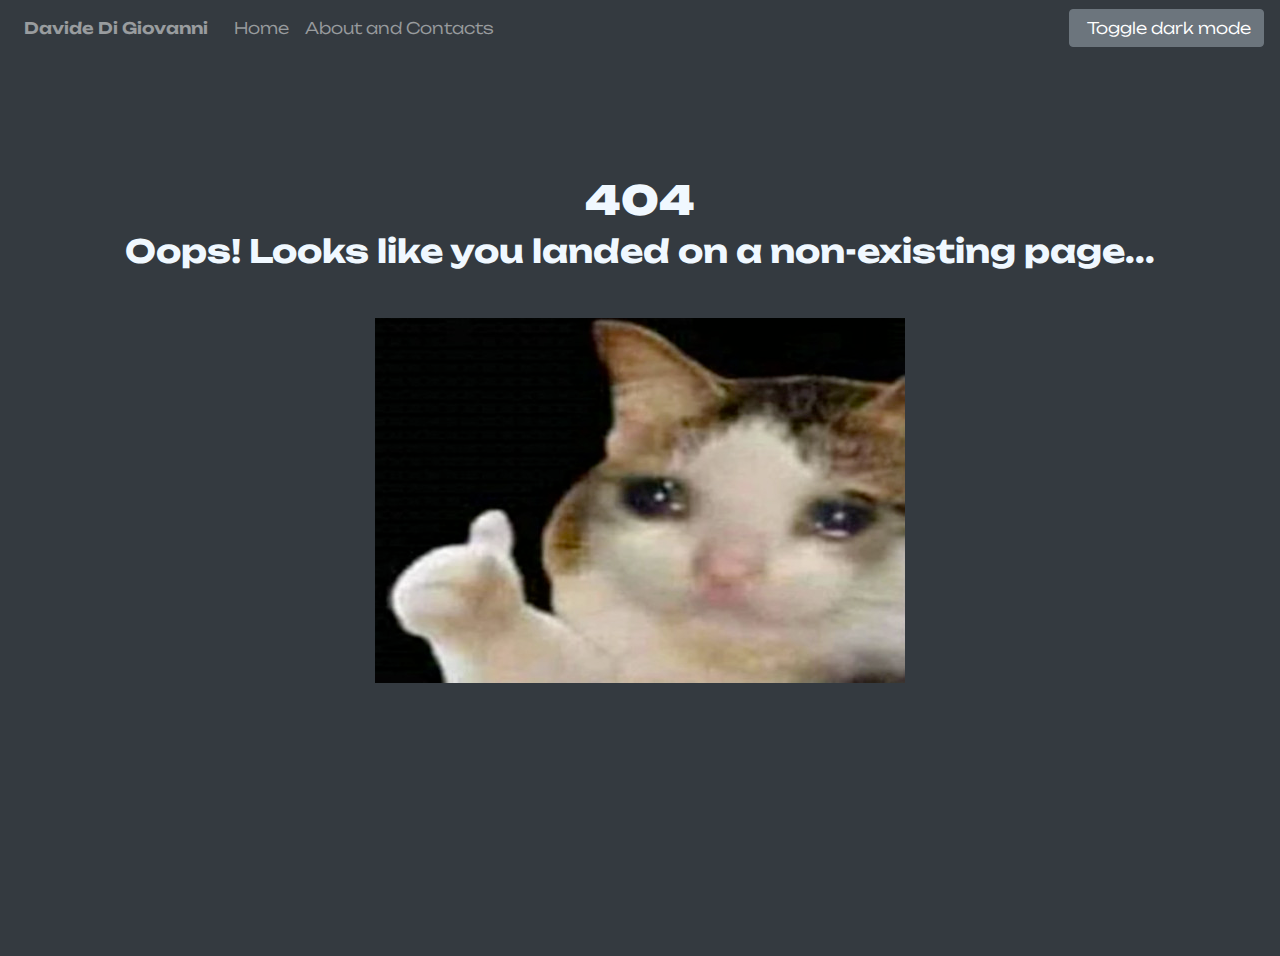
==== index.html @ 3851a03d "Move build artifacts to deploy repo" ====
<!doctype html><html lang="en" style="height:100%"><head><meta charset="utf-8"/><link rel="preconnect" href="https://fonts.googleapis.com"><link rel="preconnect" href="https://fonts.gstatic.com" crossorigin><link href="https://fonts.googleapis.com/css2?family=Unbounded:wght@400;900&display=swap" rel="stylesheet"><style>@import url(https://fonts.googleapis.com/css2?family=Unbounded:wght@400;900&display=swap);</style><link rel="stylesheet" href="https://stackpath.bootstrapcdn.com/bootstrap/4.5.2/css/bootstrap.min.css" integrity="sha384-JcKb8q3iqJ61gNV9KGb8thSsNjpSL0n8PARn9HuZOnIxN0hoP+VmmDGMN5t9UJ0Z" crossorigin="anonymous"><link rel="stylesheet" href="https://use.fontawesome.com/releases/v5.15.1/css/all.css" integrity="sha384-vp86vTRFVJgpjF9jiIGPEEqYqlDwgyBgEF109VFjmqGmIY/Y4HV4d3Gp2irVfcrp" crossorigin="anonymous"><link rel="icon" href="/favicon.ico"/><meta name="viewport" content="width=device-width,initial-scale=1"/><meta name="theme-color" content="#000000"/><meta name="description" content="Web site created using create-react-app"/><link rel="apple-touch-icon" href="/logo192.png"/><link rel="manifest" href="/manifest.json"/><title>Davide Di Giovanni</title><script defer="defer" src="/static/js/main.6ba14913.js"></script><link href="/static/css/main.759d8408.css" rel="stylesheet"></head><body><noscript>You need to enable JavaScript to run this app.</noscript><script>console.log("%cWhat are you looking for here? :) ","color:red;font-size:26px")</script><div id="root"></div></body></html>
---- static/css/main.759d8408.css ----
.spacer-left{padding-left:5px}.border{border:2px dashed blue}.mr-0{margin-right:0}.ml-auto{margin-left:auto}.d-block{display:block;font-weight:500}.logo{font-weight:600}*{font-family:Unbounded,sans-serif;font-weight:300}.background-dark{background-color:#343a40}.background-light{background-color:#f8f9fa}.welcometext{font-weight:900;margin-top:0}.customCard{margin:0 auto;padding-top:20px;width:1200px}.image{width:200px}.homecontents{height:100vh;padding:20px;width:100%}.welcometext{font-size:96;font-weight:700}.error,.welcometext{color:#f0f8ff;text-align:center}.error{font-size:150;font-weight:900;padding-top:100px}.my-page{left:50%;padding:40px 0;position:absolute;top:50%;-webkit-transform:translate(-50%,-50%);transform:translate(-50%,-50%)}.my-page-photo{border-radius:50%;height:auto;object-fit:cover;width:100%}.my-page-title{font-size:32px;font-weight:700;margin-bottom:10px}.my-page-subtitle{font-size:24px;font-weight:400;margin-bottom:20px}.my-page-description{font-size:16px;line-height:1.5}
/*# sourceMappingURL=main.759d8408.css.map*/
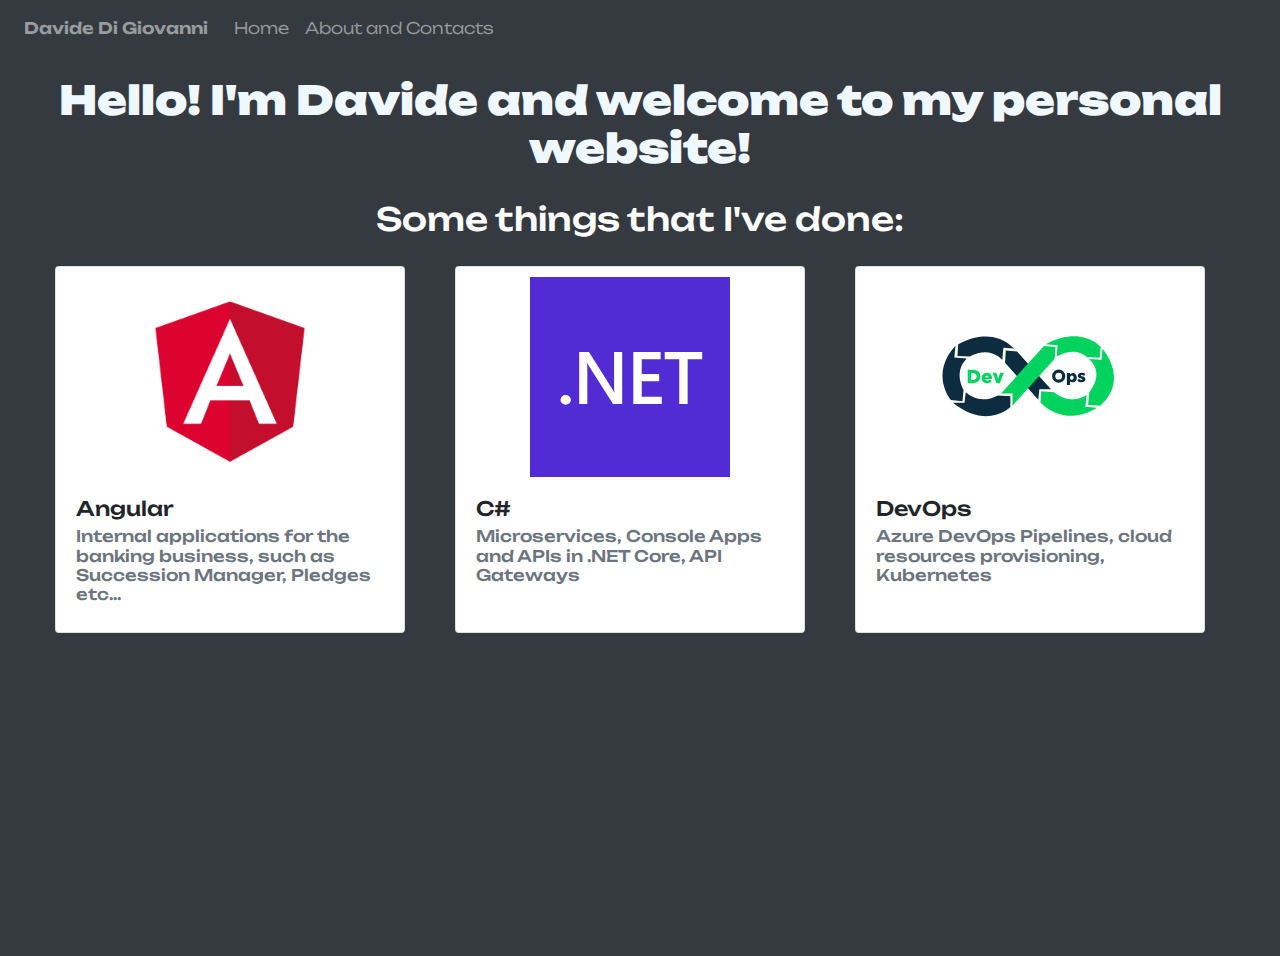
==== commit c998bd6f: "Move build artifacts to deploy repo" ====
--- a/index.html
+++ b/index.html
@@ -1 +1 @@
-<!doctype html><html lang="en" style="height:100%"><head><meta charset="utf-8"/><link rel="preconnect" href="https://fonts.googleapis.com"><link rel="preconnect" href="https://fonts.gstatic.com" crossorigin><link href="https://fonts.googleapis.com/css2?family=Unbounded:wght@400;900&display=swap" rel="stylesheet"><style>@import url(https://fonts.googleapis.com/css2?family=Unbounded:wght@400;900&display=swap);</style><link rel="stylesheet" href="https://stackpath.bootstrapcdn.com/bootstrap/4.5.2/css/bootstrap.min.css" integrity="sha384-JcKb8q3iqJ61gNV9KGb8thSsNjpSL0n8PARn9HuZOnIxN0hoP+VmmDGMN5t9UJ0Z" crossorigin="anonymous"><link rel="stylesheet" href="https://use.fontawesome.com/releases/v5.15.1/css/all.css" integrity="sha384-vp86vTRFVJgpjF9jiIGPEEqYqlDwgyBgEF109VFjmqGmIY/Y4HV4d3Gp2irVfcrp" crossorigin="anonymous"><link rel="icon" href="/favicon.ico"/><meta name="viewport" content="width=device-width,initial-scale=1"/><meta name="theme-color" content="#000000"/><meta name="description" content="Web site created using create-react-app"/><link rel="apple-touch-icon" href="/logo192.png"/><link rel="manifest" href="/manifest.json"/><title>Davide Di Giovanni</title><script defer="defer" src="/static/js/main.6ba14913.js"></script><link href="/static/css/main.759d8408.css" rel="stylesheet"></head><body><noscript>You need to enable JavaScript to run this app.</noscript><script>console.log("%cWhat are you looking for here? :) ","color:red;font-size:26px")</script><div id="root"></div></body></html>+<!doctype html><html lang="en" style="height:100%"><head><meta charset="utf-8"/><link rel="preconnect" href="https://fonts.googleapis.com"><link rel="preconnect" href="https://fonts.gstatic.com" crossorigin><link href="https://fonts.googleapis.com/css2?family=Unbounded:wght@400;900&display=swap" rel="stylesheet"><style>@import url(https://fonts.googleapis.com/css2?family=Unbounded:wght@400;900&display=swap);</style><link rel="stylesheet" href="https://stackpath.bootstrapcdn.com/bootstrap/4.5.2/css/bootstrap.min.css" integrity="sha384-JcKb8q3iqJ61gNV9KGb8thSsNjpSL0n8PARn9HuZOnIxN0hoP+VmmDGMN5t9UJ0Z" crossorigin="anonymous"><link rel="stylesheet" href="https://use.fontawesome.com/releases/v5.15.1/css/all.css" integrity="sha384-vp86vTRFVJgpjF9jiIGPEEqYqlDwgyBgEF109VFjmqGmIY/Y4HV4d3Gp2irVfcrp" crossorigin="anonymous"><link rel="icon" href="/favicon.ico"/><meta name="viewport" content="width=device-width,initial-scale=1"/><meta name="theme-color" content="#000000"/><meta name="description" content="Web site created using create-react-app"/><link rel="apple-touch-icon" href="/logo192.png"/><link rel="manifest" href="/manifest.json"/><title>Davide Di Giovanni</title><script defer="defer" src="/static/js/main.4da743a6.js"></script><link href="/static/css/main.eadb71ee.css" rel="stylesheet"></head><body><noscript>You need to enable JavaScript to run this app.</noscript><script>console.log("%cWhat are you looking for here? :) ","color:red;font-size:26px")</script><div id="root"></div></body></html>--- a/static/css/main.eadb71ee.css
+++ b/static/css/main.eadb71ee.css
@@ -0,0 +1,2 @@
+.my-page{left:50%;padding:40px 0;position:absolute;top:50%;-webkit-transform:translate(-50%,-50%);transform:translate(-50%,-50%)}.my-page-photo{border-radius:50%;height:auto;object-fit:cover;width:100%}.my-page-title{font-size:32px;font-weight:700;margin-bottom:10px}.my-page-subtitle{font-size:24px;font-weight:400;margin-bottom:20px}.my-page-description{font-size:16px;line-height:1.5}.background-dark{background-color:#343a40}.background-light{background-color:#f8f9fa}.imagecss{height:200px;margin-top:10px;width:200px}.card,.card-img-container{align-items:center;display:flex;justify-content:center}.card{flex-direction:column;height:100%;width:350px}.homecontents{height:100vh;padding:20px;width:100%}.welcometext{color:#f0f8ff;font-size:96;font-weight:900;margin-top:0;text-align:center}.customCard{margin:0 auto;padding-top:20px;width:1200px}.spacer-left{padding-left:5px}.border{border:2px dashed blue}.mr-0{margin-right:0}.ml-auto{margin-left:auto}.d-block{display:block;font-weight:500}.logo{font-weight:600}*{font-family:Unbounded,sans-serif;font-weight:300}
+/*# sourceMappingURL=main.eadb71ee.css.map*/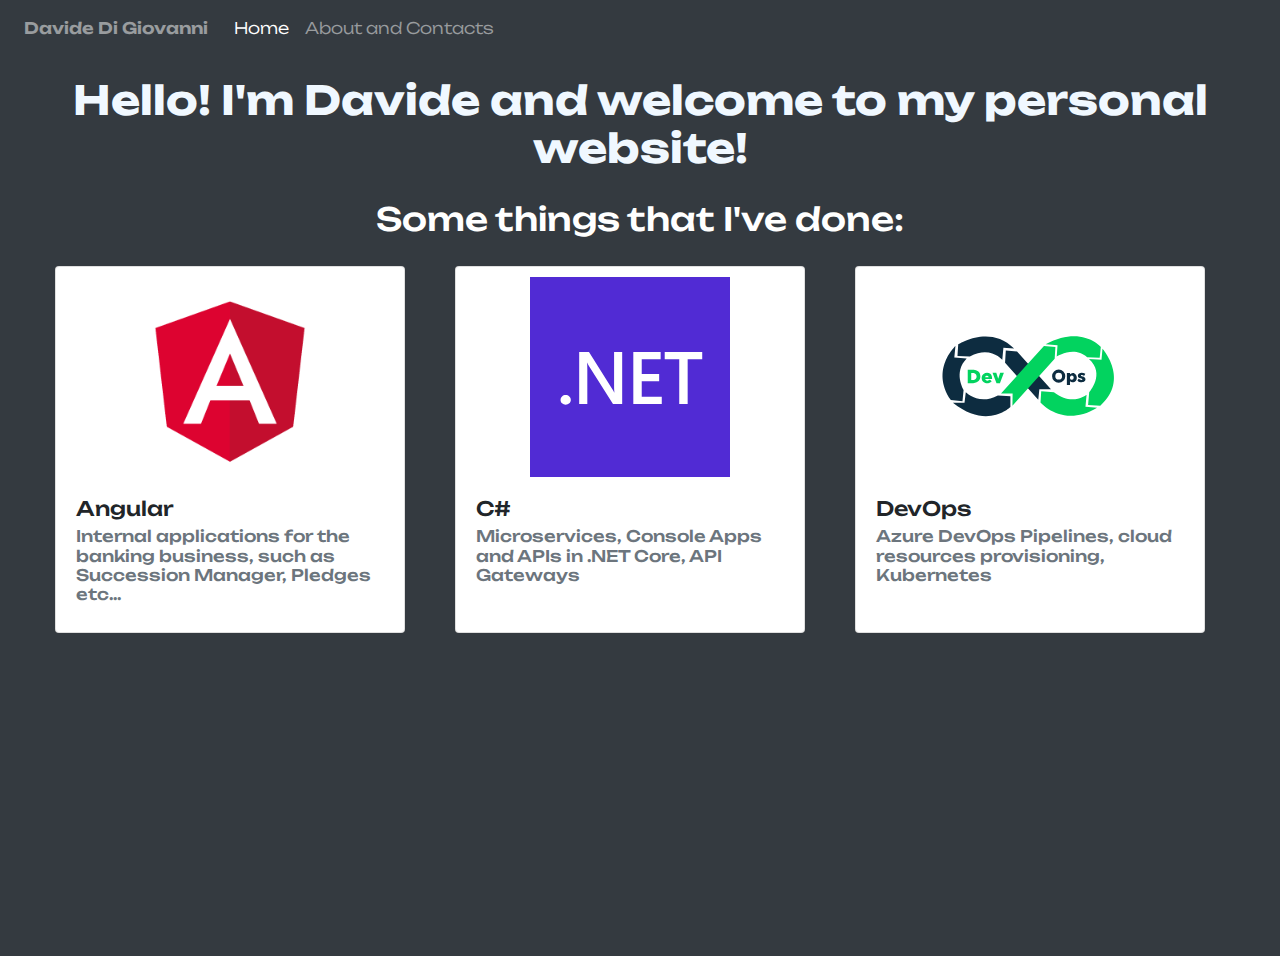
==== commit 7d05d304: "Move build artifacts to deploy repo" ====
--- a/index.html
+++ b/index.html
@@ -1 +1 @@
-<!doctype html><html lang="en" style="height:100%"><head><meta charset="utf-8"/><link rel="preconnect" href="https://fonts.googleapis.com"><link rel="preconnect" href="https://fonts.gstatic.com" crossorigin><link href="https://fonts.googleapis.com/css2?family=Unbounded:wght@400;900&display=swap" rel="stylesheet"><style>@import url(https://fonts.googleapis.com/css2?family=Unbounded:wght@400;900&display=swap);</style><link rel="stylesheet" href="https://stackpath.bootstrapcdn.com/bootstrap/4.5.2/css/bootstrap.min.css" integrity="sha384-JcKb8q3iqJ61gNV9KGb8thSsNjpSL0n8PARn9HuZOnIxN0hoP+VmmDGMN5t9UJ0Z" crossorigin="anonymous"><link rel="stylesheet" href="https://use.fontawesome.com/releases/v5.15.1/css/all.css" integrity="sha384-vp86vTRFVJgpjF9jiIGPEEqYqlDwgyBgEF109VFjmqGmIY/Y4HV4d3Gp2irVfcrp" crossorigin="anonymous"><link rel="icon" href="/favicon.ico"/><meta name="viewport" content="width=device-width,initial-scale=1"/><meta name="theme-color" content="#000000"/><meta name="description" content="Web site created using create-react-app"/><link rel="apple-touch-icon" href="/logo192.png"/><link rel="manifest" href="/manifest.json"/><title>Davide Di Giovanni</title><script defer="defer" src="/static/js/main.4da743a6.js"></script><link href="/static/css/main.eadb71ee.css" rel="stylesheet"></head><body><noscript>You need to enable JavaScript to run this app.</noscript><script>console.log("%cWhat are you looking for here? :) ","color:red;font-size:26px")</script><div id="root"></div></body></html>+<!doctype html><html lang="en" style="height:100%"><head><meta charset="utf-8"/><link rel="preconnect" href="https://fonts.googleapis.com"><link rel="preconnect" href="https://fonts.gstatic.com" crossorigin><link href="https://fonts.googleapis.com/css2?family=Unbounded:wght@400;900&display=swap" rel="stylesheet"><style>@import url(https://fonts.googleapis.com/css2?family=Unbounded:wght@400;900&display=swap);</style><link rel="stylesheet" href="https://stackpath.bootstrapcdn.com/bootstrap/4.5.2/css/bootstrap.min.css" integrity="sha384-JcKb8q3iqJ61gNV9KGb8thSsNjpSL0n8PARn9HuZOnIxN0hoP+VmmDGMN5t9UJ0Z" crossorigin="anonymous"><link rel="stylesheet" href="https://use.fontawesome.com/releases/v5.15.1/css/all.css" integrity="sha384-vp86vTRFVJgpjF9jiIGPEEqYqlDwgyBgEF109VFjmqGmIY/Y4HV4d3Gp2irVfcrp" crossorigin="anonymous"><link rel="icon" href="/favicon.ico"/><meta name="viewport" content="width=device-width,initial-scale=1"/><meta name="theme-color" content="#000000"/><meta name="description" content="Web site created using create-react-app"/><link rel="apple-touch-icon" href="/logo192.png"/><link rel="manifest" href="/manifest.json"/><title>Davide Di Giovanni</title><script defer="defer" src="/static/js/main.7a2069d5.js"></script><link href="/static/css/main.65b9bcf0.css" rel="stylesheet"></head><body><noscript>You need to enable JavaScript to run this app.</noscript><script>console.log("%cWhat are you looking for here? :) ","color:red;font-size:26px")</script><div id="root"></div></body></html>--- a/static/css/main.65b9bcf0.css
+++ b/static/css/main.65b9bcf0.css
@@ -0,0 +1,2 @@
+.my-page{left:50%;padding:40px 0;position:absolute;top:50%;-webkit-transform:translate(-50%,-50%);transform:translate(-50%,-50%)}.my-page-photo{border-radius:50%;height:auto;object-fit:cover;width:100%}.my-page-title{font-size:32px;font-weight:700;margin-bottom:10px}.my-page-subtitle{font-size:24px;font-weight:400;margin-bottom:20px}.my-page-description{font-size:16px;line-height:1.5}.background-dark{background-color:#343a40}.background-light{background-color:#f8f9fa}.imagecss{height:200px;margin-top:10px;width:200px}.card,.card-img-container{align-items:center;display:flex;justify-content:center}.card{flex-direction:column;height:100%;width:350px}.welcometext{font-weight:900;margin-top:0}.customCard{margin:0 auto;padding-top:20px;width:1200px}.spacer-left{padding-left:5px}.border{border:2px dashed blue}.mr-0{margin-right:0}.ml-auto{margin-left:auto}.d-block{display:block;font-weight:500}.logo{font-weight:600}*{font-family:Unbounded,sans-serif;font-weight:300}.homecontents{height:100vh;padding:20px;width:100%}.welcometext{font-size:96;font-weight:700}.error,.welcometext{color:#f0f8ff;text-align:center}.error{font-size:150;font-weight:900;padding-top:100px}
+/*# sourceMappingURL=main.65b9bcf0.css.map*/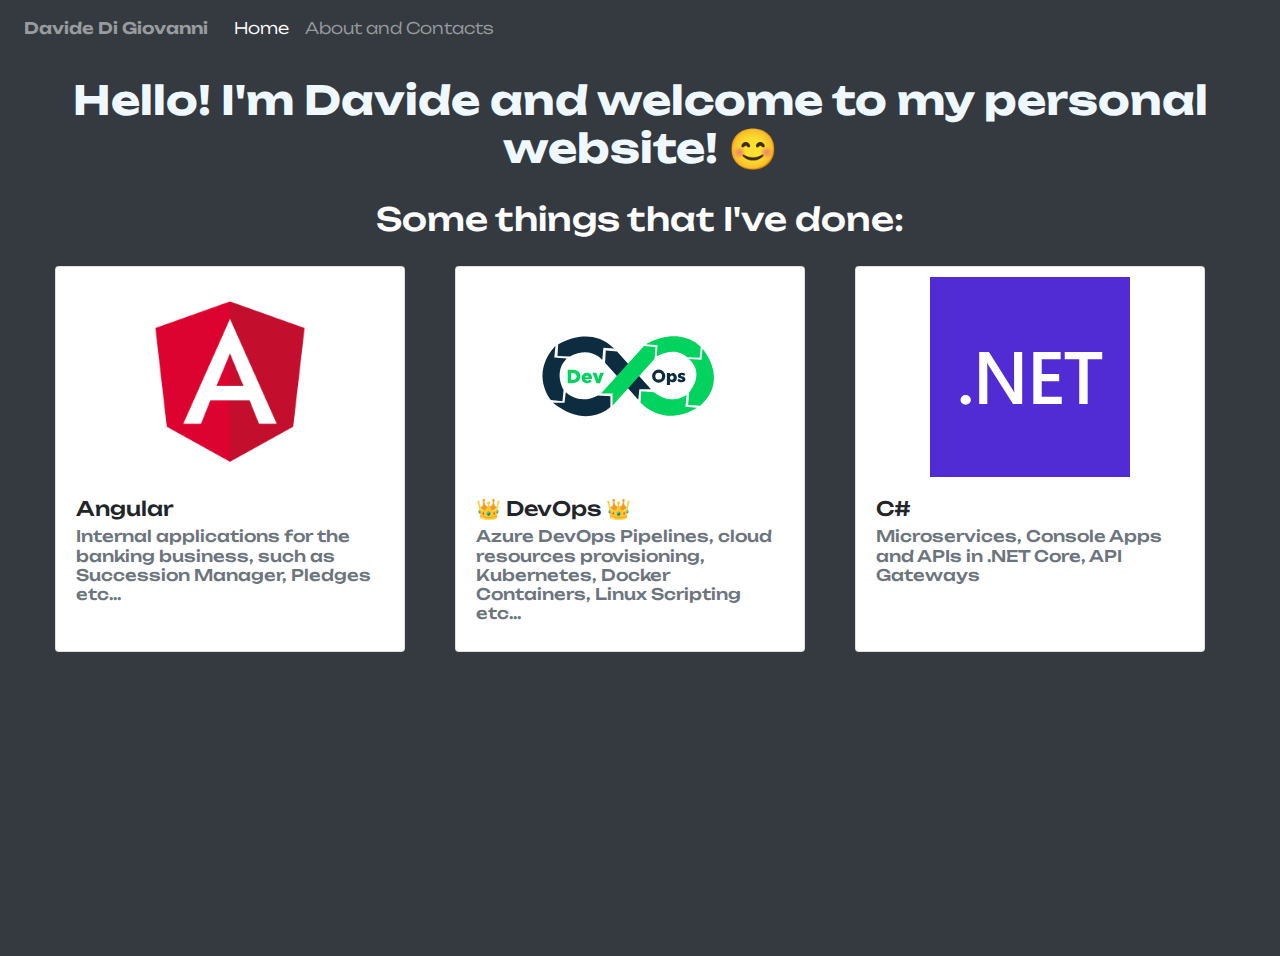
==== commit 85c91363: "Added deploy files" ====
--- a/index.html
+++ b/index.html
@@ -1 +1 @@
-<!doctype html><html lang="en" style="height:100%"><head><meta charset="utf-8"/><link rel="preconnect" href="https://fonts.googleapis.com"><link rel="preconnect" href="https://fonts.gstatic.com" crossorigin><link href="https://fonts.googleapis.com/css2?family=Unbounded:wght@400;900&display=swap" rel="stylesheet"><style>@import url(https://fonts.googleapis.com/css2?family=Unbounded:wght@400;900&display=swap);</style><link rel="stylesheet" href="https://stackpath.bootstrapcdn.com/bootstrap/4.5.2/css/bootstrap.min.css" integrity="sha384-JcKb8q3iqJ61gNV9KGb8thSsNjpSL0n8PARn9HuZOnIxN0hoP+VmmDGMN5t9UJ0Z" crossorigin="anonymous"><link rel="stylesheet" href="https://use.fontawesome.com/releases/v5.15.1/css/all.css" integrity="sha384-vp86vTRFVJgpjF9jiIGPEEqYqlDwgyBgEF109VFjmqGmIY/Y4HV4d3Gp2irVfcrp" crossorigin="anonymous"><link rel="icon" href="/favicon.ico"/><meta name="viewport" content="width=device-width,initial-scale=1"/><meta name="theme-color" content="#000000"/><meta name="description" content="Web site created using create-react-app"/><link rel="apple-touch-icon" href="/logo192.png"/><link rel="manifest" href="/manifest.json"/><title>Davide Di Giovanni</title><script defer="defer" src="/static/js/main.7a2069d5.js"></script><link href="/static/css/main.65b9bcf0.css" rel="stylesheet"></head><body><noscript>You need to enable JavaScript to run this app.</noscript><script>console.log("%cWhat are you looking for here? :) ","color:red;font-size:26px")</script><div id="root"></div></body></html>+<!doctype html><html lang="en" style="height:100%"><head><meta charset="utf-8"/><link rel="preconnect" href="https://fonts.googleapis.com"><link rel="preconnect" href="https://fonts.gstatic.com" crossorigin><link href="https://fonts.googleapis.com/css2?family=Unbounded:wght@400;900&display=swap" rel="stylesheet"><style>@import url(https://fonts.googleapis.com/css2?family=Unbounded:wght@400;900&display=swap);</style><link rel="stylesheet" href="https://stackpath.bootstrapcdn.com/bootstrap/4.5.2/css/bootstrap.min.css" integrity="sha384-JcKb8q3iqJ61gNV9KGb8thSsNjpSL0n8PARn9HuZOnIxN0hoP+VmmDGMN5t9UJ0Z" crossorigin="anonymous"><link rel="stylesheet" href="https://use.fontawesome.com/releases/v5.15.1/css/all.css" integrity="sha384-vp86vTRFVJgpjF9jiIGPEEqYqlDwgyBgEF109VFjmqGmIY/Y4HV4d3Gp2irVfcrp" crossorigin="anonymous"><link rel="icon" href="/favicon.ico"/><meta name="viewport" content="width=device-width,initial-scale=1"/><meta name="theme-color" content="#000000"/><meta name="description" content="Web site created using create-react-app"/><link rel="apple-touch-icon" href="/logo192.png"/><link rel="manifest" href="/manifest.json"/><title>Davide Di Giovanni</title><script defer="defer" src="/static/js/main.90609c33.js"></script><link href="/static/css/main.65b9bcf0.css" rel="stylesheet"></head><body><noscript>You need to enable JavaScript to run this app.</noscript><script>console.log("%cWhat are you looking for here? :) ","color:red;font-size:26px")</script><div id="root"></div></body></html>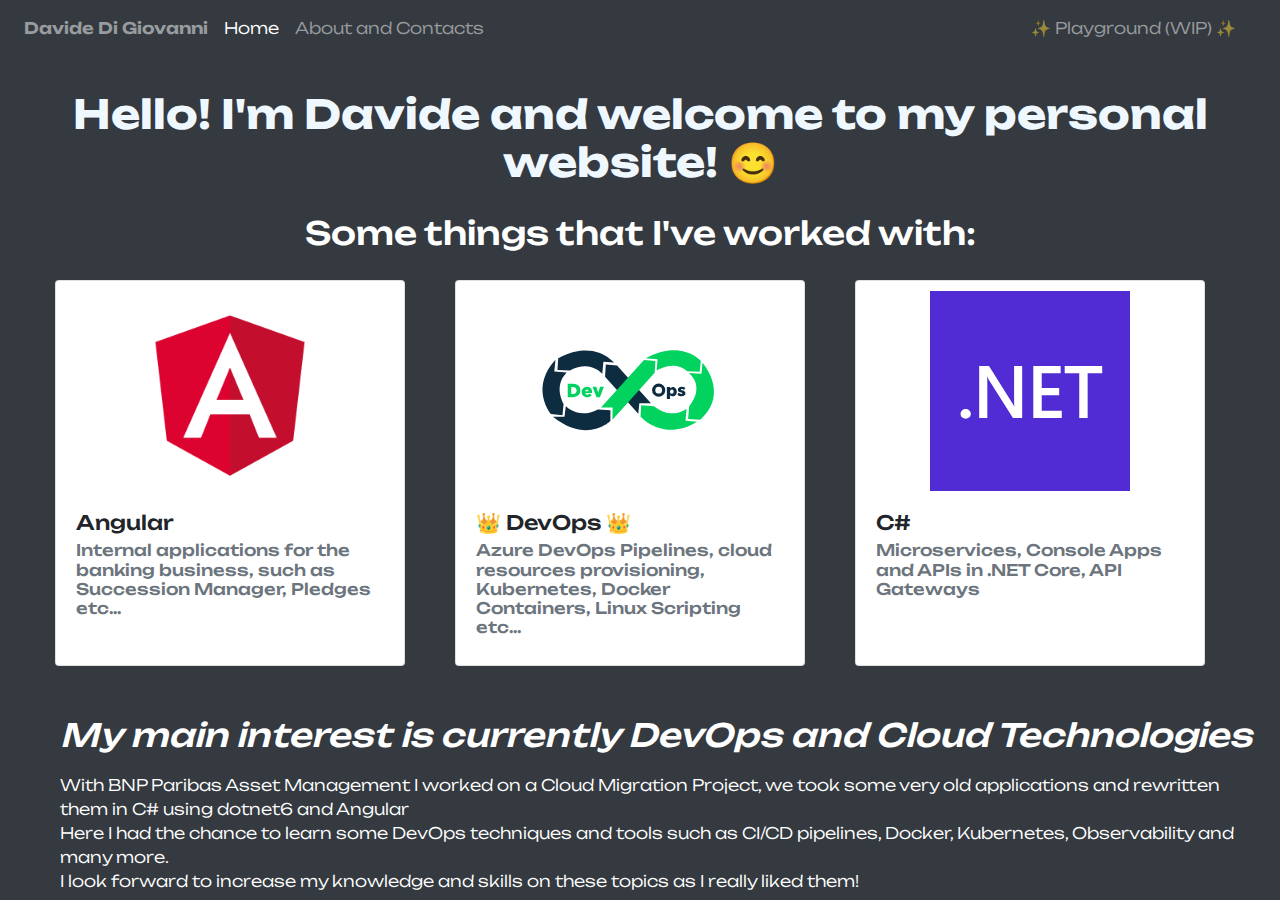
==== commit 66f3fc9b: "Added deploy files" ====
--- a/index.html
+++ b/index.html
@@ -1 +1 @@
-<!doctype html><html lang="en" style="height:100%"><head><meta charset="utf-8"/><link rel="preconnect" href="https://fonts.googleapis.com"><link rel="preconnect" href="https://fonts.gstatic.com" crossorigin><link href="https://fonts.googleapis.com/css2?family=Unbounded:wght@400;900&display=swap" rel="stylesheet"><style>@import url(https://fonts.googleapis.com/css2?family=Unbounded:wght@400;900&display=swap);</style><link rel="stylesheet" href="https://stackpath.bootstrapcdn.com/bootstrap/4.5.2/css/bootstrap.min.css" integrity="sha384-JcKb8q3iqJ61gNV9KGb8thSsNjpSL0n8PARn9HuZOnIxN0hoP+VmmDGMN5t9UJ0Z" crossorigin="anonymous"><link rel="stylesheet" href="https://use.fontawesome.com/releases/v5.15.1/css/all.css" integrity="sha384-vp86vTRFVJgpjF9jiIGPEEqYqlDwgyBgEF109VFjmqGmIY/Y4HV4d3Gp2irVfcrp" crossorigin="anonymous"><link rel="icon" href="/favicon.ico"/><meta name="viewport" content="width=device-width,initial-scale=1"/><meta name="theme-color" content="#000000"/><meta name="description" content="Web site created using create-react-app"/><link rel="apple-touch-icon" href="/logo192.png"/><link rel="manifest" href="/manifest.json"/><title>Davide Di Giovanni</title><script defer="defer" src="/static/js/main.90609c33.js"></script><link href="/static/css/main.65b9bcf0.css" rel="stylesheet"></head><body><noscript>You need to enable JavaScript to run this app.</noscript><script>console.log("%cWhat are you looking for here? :) ","color:red;font-size:26px")</script><div id="root"></div></body></html>+<!doctype html><html lang="en" style="height:100%"><head><meta charset="utf-8"/><link rel="preconnect" href="https://fonts.googleapis.com"><link rel="preconnect" href="https://fonts.gstatic.com" crossorigin><link href="https://fonts.googleapis.com/css2?family=Unbounded:wght@400;900&display=swap" rel="stylesheet"><style>@import url(https://fonts.googleapis.com/css2?family=Unbounded:wght@400;900&display=swap);</style><link rel="stylesheet" href="https://stackpath.bootstrapcdn.com/bootstrap/4.5.2/css/bootstrap.min.css" integrity="sha384-JcKb8q3iqJ61gNV9KGb8thSsNjpSL0n8PARn9HuZOnIxN0hoP+VmmDGMN5t9UJ0Z" crossorigin="anonymous"><link rel="stylesheet" href="https://use.fontawesome.com/releases/v5.15.1/css/all.css" integrity="sha384-vp86vTRFVJgpjF9jiIGPEEqYqlDwgyBgEF109VFjmqGmIY/Y4HV4d3Gp2irVfcrp" crossorigin="anonymous"><link rel="icon" href="/favicon.ico"/><meta name="viewport" content="width=device-width,initial-scale=1"/><meta name="theme-color" content="#000000"/><meta name="description" content="Web site created using create-react-app"/><link rel="apple-touch-icon" href="/logo192.png"/><link rel="manifest" href="/manifest.json"/><title>Davide Di Giovanni</title><script defer="defer" src="/static/js/main.ce9074dd.js"></script><link href="/static/css/main.203e4e01.css" rel="stylesheet"></head><body><noscript>You need to enable JavaScript to run this app.</noscript><script>console.log("%cWhat are you looking for here? :) ","color:red;font-size:26px")</script><div id="root"></div></body></html>--- a/static/css/main.203e4e01.css
+++ b/static/css/main.203e4e01.css
@@ -0,0 +1,2 @@
+.my-page{left:50%;padding:40px 0;position:absolute;top:50%;-webkit-transform:translate(-50%,-50%);transform:translate(-50%,-50%)}.my-page-photo{border-radius:50%;height:auto;object-fit:cover;width:100%}.my-page-title{font-size:32px;font-weight:700;margin-bottom:10px}.my-page-subtitle{font-size:24px;font-weight:400;margin-bottom:20px}.my-page-description{font-size:16px;line-height:1.5}svg:hover{-webkit-transform:scale(1.5);transform:scale(1.5);transition:-webkit-transform .25s;transition:transform .25s;transition:transform .25s,-webkit-transform .25s}.background-dark{background-color:#343a40}.background-light{background-color:#f8f9fa}.imagecss{height:200px;margin-top:10px;width:200px}.card,.card-img-container{align-items:center;display:flex;justify-content:center}.card{flex-direction:column;height:100%;width:350px}.card:hover img{-webkit-transform:scale(1.1);transform:scale(1.1);transition:-webkit-transform .5s;transition:transform .5s;transition:transform .5s,-webkit-transform .5s}.welcometext{font-weight:900;margin-top:70px}.customCard{margin:0 auto;padding-top:20px;width:1200px}.spacer-left{padding-left:5px}.border{border:2px dashed blue}.mr-0{margin-right:0}.ml-auto{margin-left:auto}.d-block{display:block;font-weight:500}.logo{font-weight:600}*{font-family:Unbounded,sans-serif;font-weight:300}.navbar{left:0;position:fixed;top:0;width:100%;z-index:9999}.homecontents{height:100vh;padding:20px;width:100%}.welcometext{font-size:96;font-weight:700}.error,.welcometext{color:#f0f8ff;text-align:center}.error{font-size:150;font-weight:900;padding-top:100px}body{margin:0;padding:0}
+/*# sourceMappingURL=main.203e4e01.css.map*/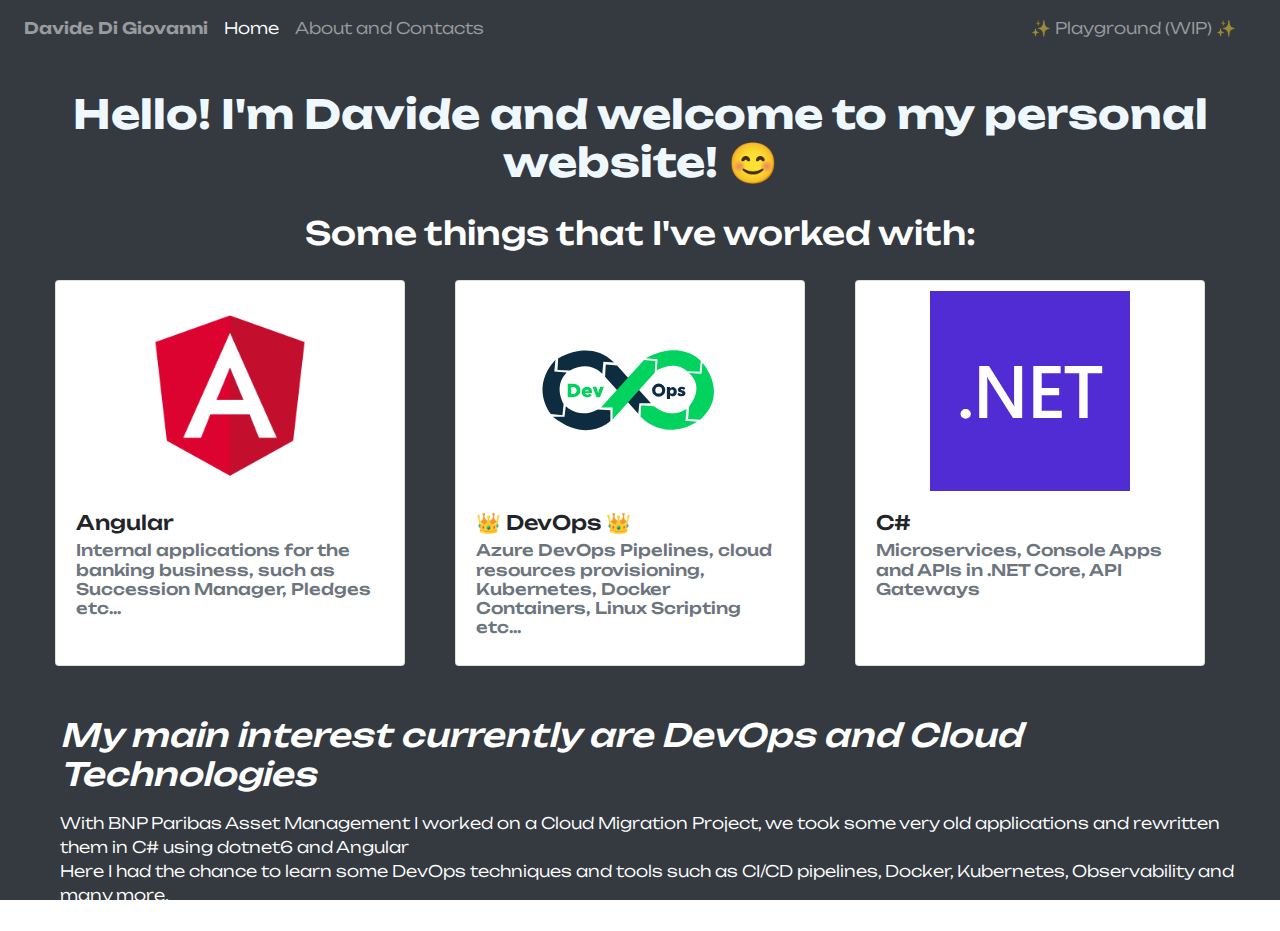
==== commit 702c0460: "Added deploy files" ====
--- a/index.html
+++ b/index.html
@@ -1 +1 @@
-<!doctype html><html lang="en" style="height:100%"><head><meta charset="utf-8"/><link rel="preconnect" href="https://fonts.googleapis.com"><link rel="preconnect" href="https://fonts.gstatic.com" crossorigin><link href="https://fonts.googleapis.com/css2?family=Unbounded:wght@400;900&display=swap" rel="stylesheet"><style>@import url(https://fonts.googleapis.com/css2?family=Unbounded:wght@400;900&display=swap);</style><link rel="stylesheet" href="https://stackpath.bootstrapcdn.com/bootstrap/4.5.2/css/bootstrap.min.css" integrity="sha384-JcKb8q3iqJ61gNV9KGb8thSsNjpSL0n8PARn9HuZOnIxN0hoP+VmmDGMN5t9UJ0Z" crossorigin="anonymous"><link rel="stylesheet" href="https://use.fontawesome.com/releases/v5.15.1/css/all.css" integrity="sha384-vp86vTRFVJgpjF9jiIGPEEqYqlDwgyBgEF109VFjmqGmIY/Y4HV4d3Gp2irVfcrp" crossorigin="anonymous"><link rel="icon" href="/favicon.ico"/><meta name="viewport" content="width=device-width,initial-scale=1"/><meta name="theme-color" content="#000000"/><meta name="description" content="Web site created using create-react-app"/><link rel="apple-touch-icon" href="/logo192.png"/><link rel="manifest" href="/manifest.json"/><title>Davide Di Giovanni</title><script defer="defer" src="/static/js/main.ce9074dd.js"></script><link href="/static/css/main.203e4e01.css" rel="stylesheet"></head><body><noscript>You need to enable JavaScript to run this app.</noscript><script>console.log("%cWhat are you looking for here? :) ","color:red;font-size:26px")</script><div id="root"></div></body></html>+<!doctype html><html lang="en" style="height:100%"><head><meta charset="utf-8"/><link rel="preconnect" href="https://fonts.googleapis.com"><link rel="preconnect" href="https://fonts.gstatic.com" crossorigin><link href="https://fonts.googleapis.com/css2?family=Unbounded:wght@400;900&display=swap" rel="stylesheet"><style>@import url(https://fonts.googleapis.com/css2?family=Unbounded:wght@400;900&display=swap);</style><link rel="stylesheet" href="https://stackpath.bootstrapcdn.com/bootstrap/4.5.2/css/bootstrap.min.css" integrity="sha384-JcKb8q3iqJ61gNV9KGb8thSsNjpSL0n8PARn9HuZOnIxN0hoP+VmmDGMN5t9UJ0Z" crossorigin="anonymous"><link rel="stylesheet" href="https://use.fontawesome.com/releases/v5.15.1/css/all.css" integrity="sha384-vp86vTRFVJgpjF9jiIGPEEqYqlDwgyBgEF109VFjmqGmIY/Y4HV4d3Gp2irVfcrp" crossorigin="anonymous"><link rel="icon" href="/favicon.ico"/><meta name="viewport" content="width=device-width,initial-scale=1"/><meta name="theme-color" content="#000000"/><meta name="description" content="Web site created using create-react-app"/><link rel="apple-touch-icon" href="/logo192.png"/><link rel="manifest" href="/manifest.json"/><title>Davide Di Giovanni</title><script defer="defer" src="/static/js/main.90b7ab20.js"></script><link href="/static/css/main.203e4e01.css" rel="stylesheet"></head><body><noscript>You need to enable JavaScript to run this app.</noscript><script>console.log("%cWhat are you looking for here? :) ","color:red;font-size:26px")</script><div id="root"></div></body></html>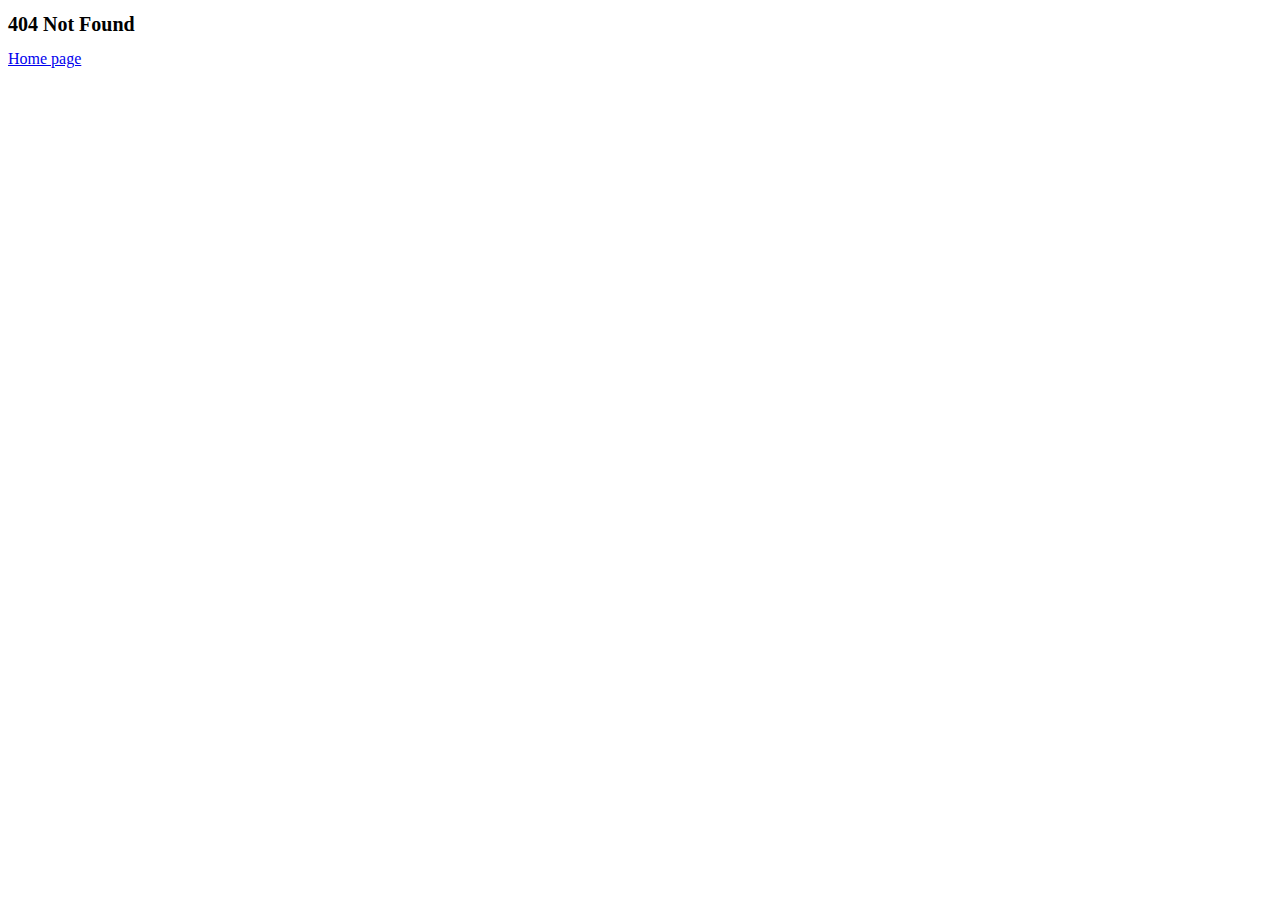
==== commit 94843062: "Added deploy files" ====
--- a/index.html
+++ b/index.html
@@ -1 +1,9 @@
-<!doctype html><html lang="en" style="height:100%"><head><meta charset="utf-8"/><link rel="preconnect" href="https://fonts.googleapis.com"><link rel="preconnect" href="https://fonts.gstatic.com" crossorigin><link href="https://fonts.googleapis.com/css2?family=Unbounded:wght@400;900&display=swap" rel="stylesheet"><style>@import url(https://fonts.googleapis.com/css2?family=Unbounded:wght@400;900&display=swap);</style><link rel="stylesheet" href="https://stackpath.bootstrapcdn.com/bootstrap/4.5.2/css/bootstrap.min.css" integrity="sha384-JcKb8q3iqJ61gNV9KGb8thSsNjpSL0n8PARn9HuZOnIxN0hoP+VmmDGMN5t9UJ0Z" crossorigin="anonymous"><link rel="stylesheet" href="https://use.fontawesome.com/releases/v5.15.1/css/all.css" integrity="sha384-vp86vTRFVJgpjF9jiIGPEEqYqlDwgyBgEF109VFjmqGmIY/Y4HV4d3Gp2irVfcrp" crossorigin="anonymous"><link rel="icon" href="/favicon.ico"/><meta name="viewport" content="width=device-width,initial-scale=1"/><meta name="theme-color" content="#000000"/><meta name="description" content="Web site created using create-react-app"/><link rel="apple-touch-icon" href="/logo192.png"/><link rel="manifest" href="/manifest.json"/><title>Davide Di Giovanni</title><script defer="defer" src="/static/js/main.90b7ab20.js"></script><link href="/static/css/main.203e4e01.css" rel="stylesheet"></head><body><noscript>You need to enable JavaScript to run this app.</noscript><script>console.log("%cWhat are you looking for here? :) ","color:red;font-size:26px")</script><div id="root"></div></body></html>+<!doctype html>
+<html>
+  <head>
+    <link rel="preload" href="/_nuxt/7f13d0d.js" as="script"><link rel="preload" href="/_nuxt/cec144d.js" as="script"><link rel="preload" href="/_nuxt/css/c173d89.css" as="style"><link rel="preload" href="/_nuxt/9c4cd9f.js" as="script"><link rel="preload" href="/_nuxt/css/f3689e2.css" as="style"><link rel="preload" href="/_nuxt/3516861.js" as="script">
+  <link href="/_nuxt/css/c173d89.css" rel="stylesheet"><link href="/_nuxt/css/f3689e2.css" rel="stylesheet"></head>
+  <body>
+    <div id="__nuxt"><style>#nuxt-loading{background:#fff;visibility:hidden;opacity:0;position:absolute;left:0;right:0;top:0;bottom:0;display:flex;justify-content:center;align-items:center;flex-direction:column;animation:nuxtLoadingIn 10s ease;-webkit-animation:nuxtLoadingIn 10s ease;animation-fill-mode:forwards;overflow:hidden}@keyframes nuxtLoadingIn{0%{visibility:hidden;opacity:0}20%{visibility:visible;opacity:0}100%{visibility:visible;opacity:1}}@-webkit-keyframes nuxtLoadingIn{0%{visibility:hidden;opacity:0}20%{visibility:visible;opacity:0}100%{visibility:visible;opacity:1}}#nuxt-loading>div,#nuxt-loading>div:after{border-radius:50%;width:5rem;height:5rem}#nuxt-loading>div{font-size:10px;position:relative;text-indent:-9999em;border:.5rem solid #f5f5f5;border-left:.5rem solid #000;-webkit-transform:translateZ(0);-ms-transform:translateZ(0);transform:translateZ(0);-webkit-animation:nuxtLoading 1.1s infinite linear;animation:nuxtLoading 1.1s infinite linear}#nuxt-loading.error>div{border-left:.5rem solid #ff4500;animation-duration:5s}@-webkit-keyframes nuxtLoading{0%{-webkit-transform:rotate(0);transform:rotate(0)}100%{-webkit-transform:rotate(360deg);transform:rotate(360deg)}}@keyframes nuxtLoading{0%{-webkit-transform:rotate(0);transform:rotate(0)}100%{-webkit-transform:rotate(360deg);transform:rotate(360deg)}}</style> <script>window.addEventListener("error",function(){var e=document.getElementById("nuxt-loading");e&&(e.className+=" error")})</script> <div id="nuxt-loading" aria-live="polite" role="status"><div>Loading...</div></div> </div><script>window.__NUXT__={config:{_app:{basePath:"/",assetsPath:"/_nuxt/",cdnURL:null}}}</script>
+  <script src="/_nuxt/7f13d0d.js"></script><script src="/_nuxt/cec144d.js"></script><script src="/_nuxt/9c4cd9f.js"></script><script src="/_nuxt/3516861.js"></script></body>
+</html>
--- a/_nuxt/css/c173d89.css
+++ b/_nuxt/css/c173d89.css
@@ -0,0 +1 @@
+.nuxt-progress{background-color:#000;height:2px;left:0;opacity:1;position:fixed;right:0;top:0;transition:width .1s,opacity .4s;width:0;z-index:999999}.nuxt-progress.nuxt-progress-notransition{transition:none}.nuxt-progress-failed{background-color:red}--- a/_nuxt/css/f3689e2.css
+++ b/_nuxt/css/f3689e2.css
@@ -0,0 +1 @@
+h1[data-v-6ffeedc3]{font-size:20px}--- a/_nuxt/css/c173d89.css
+++ b/_nuxt/css/c173d89.css
@@ -0,0 +1 @@
+.nuxt-progress{background-color:#000;height:2px;left:0;opacity:1;position:fixed;right:0;top:0;transition:width .1s,opacity .4s;width:0;z-index:999999}.nuxt-progress.nuxt-progress-notransition{transition:none}.nuxt-progress-failed{background-color:red}--- a/_nuxt/css/f3689e2.css
+++ b/_nuxt/css/f3689e2.css
@@ -0,0 +1 @@
+h1[data-v-6ffeedc3]{font-size:20px}